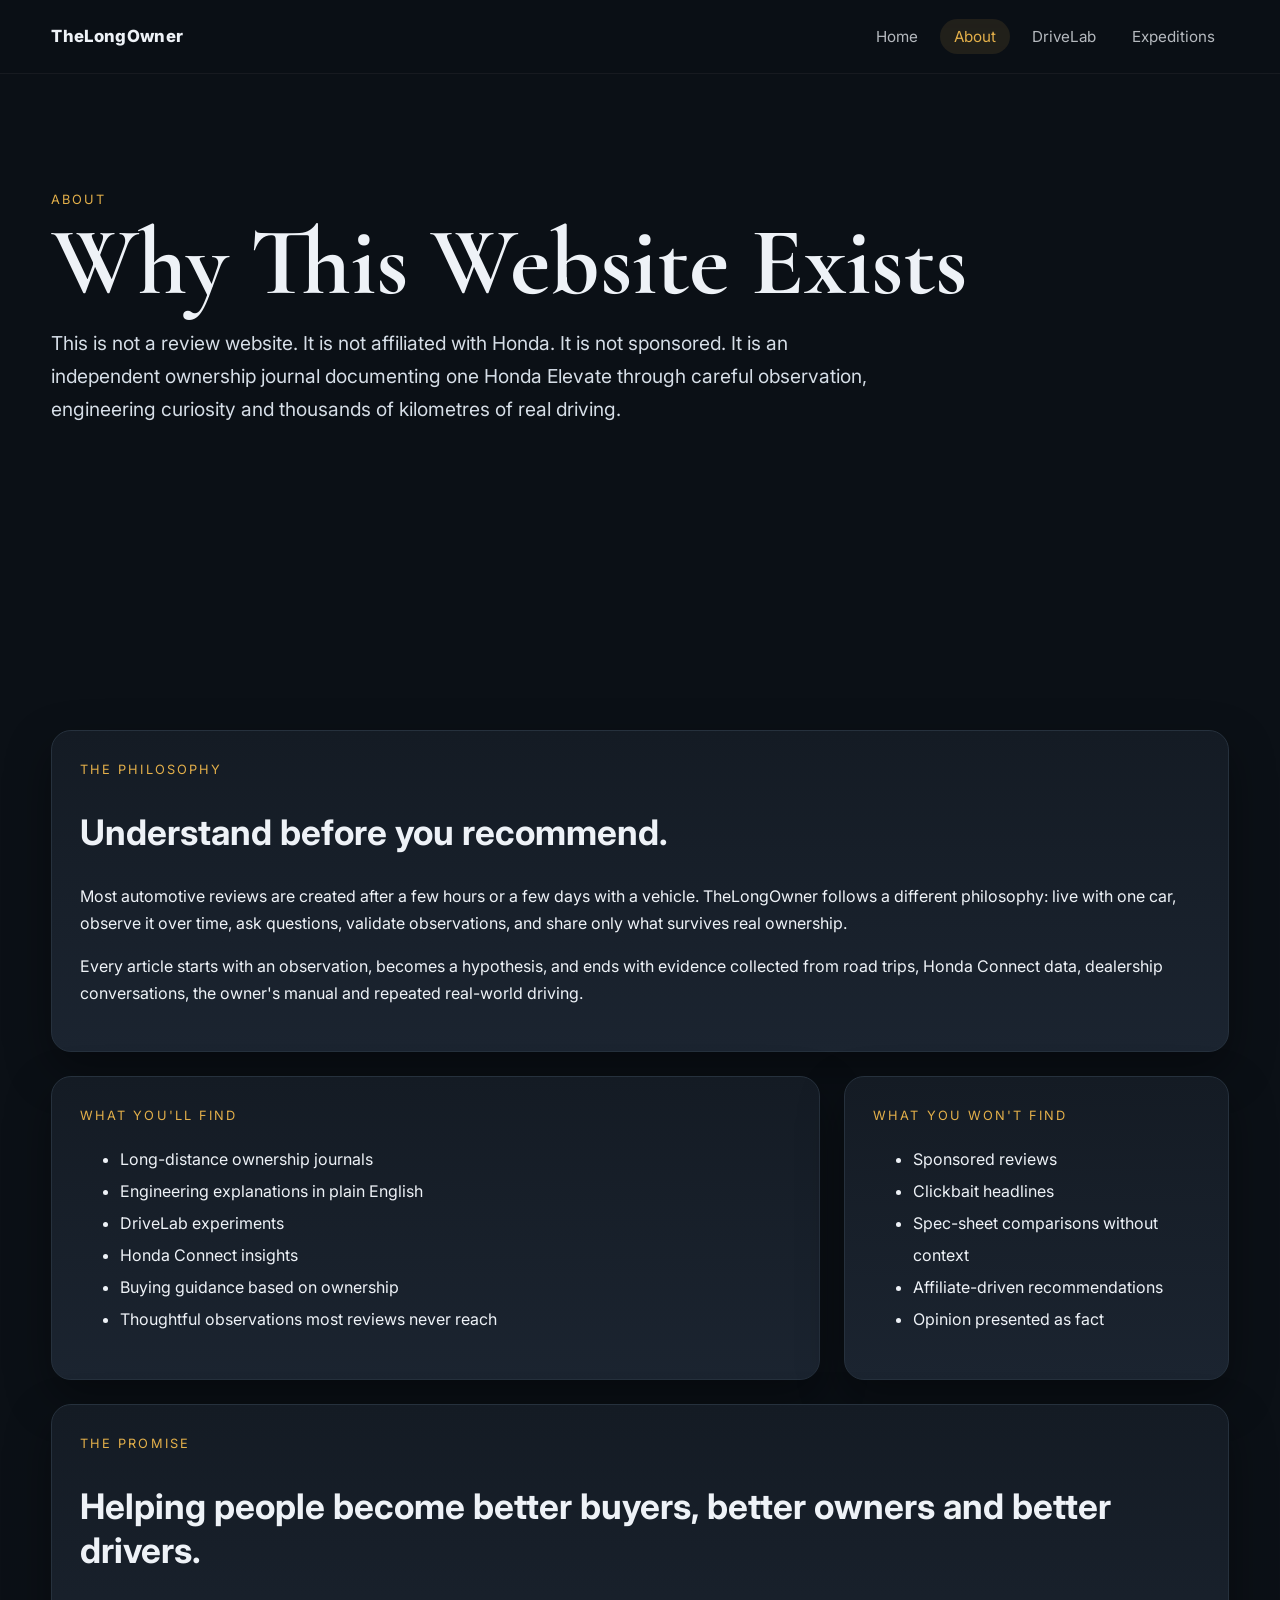
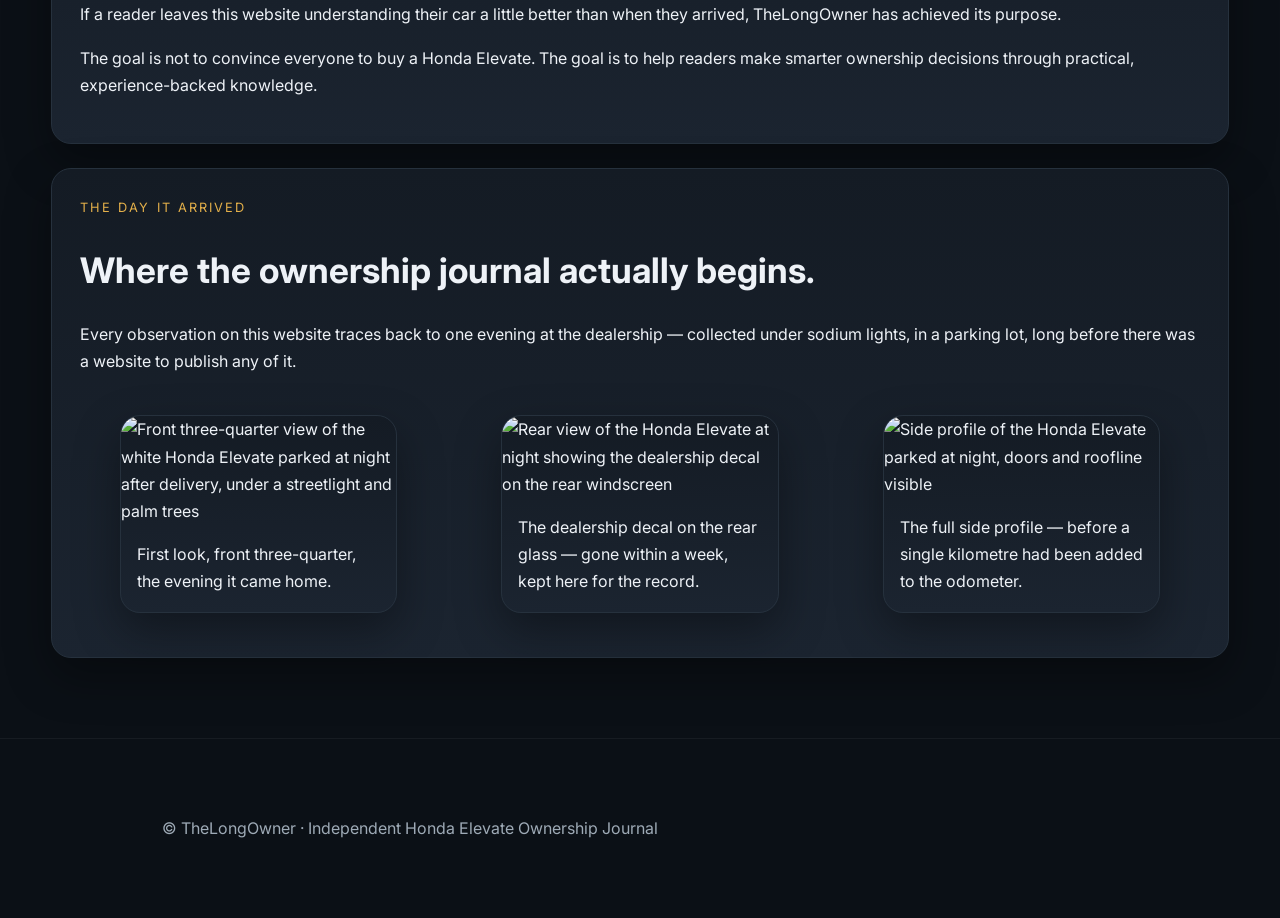
==== about.html @ 4b47589d "Add files via upload" ====
<!DOCTYPE html>
<html lang="en">
<head>
<meta charset="utf-8">
<meta name="viewport" content="width=device-width,initial-scale=1">
<title>About | TheLongOwner</title>
<meta name="description" content="TheLongOwner is an independent ownership journal — not a review site, not affiliated with Honda, not sponsored. Learn why it exists and what makes it different.">
<meta property="og:title" content="About | TheLongOwner">
<meta property="og:description" content="Understand before you recommend — the philosophy behind TheLongOwner's ownership journal.">
<meta property="og:type" content="website">
<meta property="og:image" content="assets/images/expedition/dashboard-cluster.jpg">
<meta name="twitter:card" content="summary_large_image">
<link rel="icon" href="data:,">
<link rel="preconnect" href="https://fonts.googleapis.com">
<link href="https://fonts.googleapis.com/css2?family=Inter:wght@300;400;600;700;800&family=Cormorant+Garamond:wght@600&display=swap" rel="stylesheet">
<link rel="stylesheet" href="style.css">
</head>

<body>

<a class="skip-link" href="#main">Skip to content</a>

<nav class="site-nav">
<div class="container nav-inner">
<a class="nav-logo" href="index.html">TheLongOwner</a>
<button class="nav-toggle" aria-expanded="false" aria-controls="primary-nav">Menu</button>
<ul class="nav-links" id="primary-nav">
<li><a href="index.html">Home</a></li>
<li><a href="about.html" aria-current="page">About</a></li>
<li><a href="discoveries.html">DriveLab</a></li>
<li><a href="long-haul.html">Expeditions</a></li>
</ul>
</div>
</nav>

<header class="hero hero--short" style="background:
linear-gradient(rgba(11,16,22,.45),rgba(11,16,22,.92)),
url('assets/images/expedition/dashboard-cluster.jpg') center/cover;">
<div class="container">
<div class="eyebrow">About</div>
<h1>Why This Website Exists</h1>
<p>
This is not a review website.
It is not affiliated with Honda.
It is not sponsored.
It is an independent ownership journal documenting one Honda Elevate through
careful observation, engineering curiosity and thousands of kilometres of real driving.
</p>
</div>
</header>

<main id="main">
<section class="section">
<div class="container">

<div class="card">
<div class="eyebrow">The Philosophy</div>

<h2>Understand before you recommend.</h2>

<p>
Most automotive reviews are created after a few hours or a few days with a vehicle.
TheLongOwner follows a different philosophy: live with one car, observe it over time,
ask questions, validate observations, and share only what survives real ownership.
</p>

<p>
Every article starts with an observation, becomes a hypothesis, and ends with evidence
collected from road trips, Honda Connect data, dealership conversations, the owner's
manual and repeated real-world driving.
</p>
</div>

<div class="grid-2" style="margin-top:24px;">

<div class="card">
<div class="eyebrow">What You'll Find</div>

<ul style="line-height:2;">
<li>Long-distance ownership journals</li>
<li>Engineering explanations in plain English</li>
<li>DriveLab experiments</li>
<li>Honda Connect insights</li>
<li>Buying guidance based on ownership</li>
<li>Thoughtful observations most reviews never reach</li>
</ul>

</div>

<div class="card">
<div class="eyebrow">What You Won't Find</div>

<ul style="line-height:2;">
<li>Sponsored reviews</li>
<li>Clickbait headlines</li>
<li>Spec-sheet comparisons without context</li>
<li>Affiliate-driven recommendations</li>
<li>Opinion presented as fact</li>
</ul>

</div>

</div>

<div class="card" style="margin-top:24px;">

<div class="eyebrow">The Promise</div>

<h2>Helping people become better buyers, better owners and better drivers.</h2>

<p>
If a reader leaves this website understanding their car a little better than when they
arrived, TheLongOwner has achieved its purpose.
</p>

<p>
The goal is not to convince everyone to buy a Honda Elevate.
The goal is to help readers make smarter ownership decisions through practical,
experience-backed knowledge.
</p>

</div>

<div class="card" style="margin-top:24px;">
<div class="eyebrow">The Day It Arrived</div>
<h2>Where the ownership journal actually begins.</h2>
<p>
Every observation on this website traces back to one evening at the dealership — collected
under sodium lights, in a parking lot, long before there was a website to publish any of it.
</p>
<div class="grid-3" style="margin-top:24px;">
<figure class="card" style="padding:0;overflow:hidden;">
<img src="assets/images/about/delivery-front.jpg" alt="Front three-quarter view of the white Honda Elevate parked at night after delivery, under a streetlight and palm trees" style="width:100%;display:block;">
<figcaption style="padding:16px;">First look, front three-quarter, the evening it came home.</figcaption>
</figure>
<figure class="card" style="padding:0;overflow:hidden;">
<img src="assets/images/about/delivery-rear.jpg" alt="Rear view of the Honda Elevate at night showing the dealership decal on the rear windscreen" style="width:100%;display:block;">
<figcaption style="padding:16px;">The dealership decal on the rear glass — gone within a week, kept here for the record.</figcaption>
</figure>
<figure class="card" style="padding:0;overflow:hidden;">
<img src="assets/images/about/delivery-side-profile.jpg" alt="Side profile of the Honda Elevate parked at night, doors and roofline visible" style="width:100%;display:block;">
<figcaption style="padding:16px;">The full side profile — before a single kilometre had been added to the odometer.</figcaption>
</figure>
</div>
</div>

</div>
</section>
</main>

<footer>
<div class="container">
<p>© TheLongOwner · Independent Honda Elevate Ownership Journal</p>
</div>
</footer>

<script src="app.js"></script>

</body>
</html>
</content>
---- style.css ----
:root{
 --bg:#0b1016;
 --panel:#141b24;
 --panel2:#1b2430;
 --text:#eef2f7;
 --muted:#9eaab6;
 --border:#26313d;
 --accent:#58a6ff;
 --gold:#e4b04a;
 --radius:20px;
 --shadow:0 18px 45px rgba(0,0,0,.35);
 --measure:68ch;
}

*{box-sizing:border-box}
html{scroll-behavior:smooth}
body{
 margin:0;
 font-family:Inter,sans-serif;
 background:var(--bg);
 color:var(--text);
 line-height:1.7;
 -webkit-font-smoothing:antialiased;
}

.container{width:min(1380px,92%);margin:auto}

/* Skip link for accessibility */
.skip-link{
 position:absolute;
 left:-999px;
 top:auto;
 background:white;
 color:#111;
 padding:12px 20px;
 border-radius:0 0 10px 0;
 z-index:1100;
 font-weight:700;
 text-decoration:none;
}
.skip-link:focus{
 left:0;
 top:0;
}

a{color:inherit}
a:focus-visible,
button:focus-visible,
.button:focus-visible{
 outline:2px solid var(--accent);
 outline-offset:3px;
 border-radius:6px;
}

/* ---------- Navigation ---------- */
.site-nav{
 position:sticky;
 top:0;
 z-index:999;
 backdrop-filter:blur(16px);
 background:rgba(11,16,22,.65);
 border-bottom:1px solid rgba(255,255,255,.05);
}

.nav-inner{
 padding:22px 0;
 display:flex;
 justify-content:space-between;
 align-items:center;
}

.nav-logo{
 text-decoration:none;
 color:var(--text);
 font-weight:800;
 letter-spacing:.02em;
 font-size:1.05rem;
}

.nav-links{
 display:flex;
 align-items:center;
 gap:8px;
 list-style:none;
 margin:0;
 padding:0;
}

.nav-links a{
 color:var(--text);
 text-decoration:none;
 opacity:.75;
 transition:.25s;
 padding:8px 14px;
 border-radius:999px;
 font-size:.95rem;
}
.nav-links a:hover{opacity:1;background:rgba(255,255,255,.06)}
.nav-links a[aria-current="page"]{
 opacity:1;
 color:var(--gold);
 background:rgba(228,176,74,.1);
}

.nav-toggle{
 display:none;
 background:none;
 border:1px solid var(--border);
 color:var(--text);
 border-radius:10px;
 padding:8px 12px;
 font-size:1rem;
 cursor:pointer;
}

@media(max-width:820px){
 .nav-toggle{display:inline-flex;align-items:center;gap:8px}
 .nav-links{
  position:fixed;
  inset:70px 16px auto 16px;
  flex-direction:column;
  align-items:stretch;
  background:var(--panel);
  border:1px solid var(--border);
  border-radius:16px;
  padding:12px;
  box-shadow:var(--shadow);
  display:none;
  gap:4px;
 }
 .nav-links.open{display:flex}
 .nav-links a{padding:14px 16px}
}

/* ---------- Hero ---------- */
.hero{
 display:flex;
 align-items:flex-end;
 min-height:100vh;
 background-size:cover!important;
 background-position:center!important;
}

.hero.hero--tall{min-height:100vh}
.hero.hero--short{min-height:64vh}

.hero .container{padding:0 0 90px}

.hero h1{
 font-family:"Cormorant Garamond",serif;
 font-size:clamp(3.8rem,8vw,6rem);
 line-height:.95;
 margin:.4rem 0;
}

.hero p{
 max-width:var(--measure);
 color:#d6dee7;
 font-size:1.2rem;
}

.eyebrow{
 color:var(--gold);
 text-transform:uppercase;
 letter-spacing:.16em;
 font-size:.8rem;
}

.button{
 display:inline-block;
 margin-top:24px;
 padding:15px 28px;
 border-radius:999px;
 background:white;
 color:#111;
 font-weight:700;
 text-decoration:none;
 transition:.25s;
 border:none;
 cursor:pointer;
 font-size:1rem;
}
.button:hover{
 transform:translateY(-3px);
 box-shadow:var(--shadow);
}

/* ---------- Layout ---------- */
.section{padding:80px 0}
.section--tight{padding:48px 0}

h2{font-size:clamp(1.6rem,3vw,2.2rem);line-height:1.25}

p{max-width:var(--measure)}

.metrics,
.grid-2,
.grid-3{
 display:grid;
 gap:24px;
}

.metrics{grid-template-columns:repeat(auto-fit,minmax(220px,1fr))}
.grid-2{grid-template-columns:2fr 1fr}
.grid-3{grid-template-columns:repeat(auto-fit,minmax(260px,1fr))}

.card{
 background:linear-gradient(180deg,var(--panel),var(--panel2));
 border:1px solid var(--border);
 border-radius:var(--radius);
 padding:28px;
 box-shadow:var(--shadow);
 transition:.3s ease;
}

.card:hover{
 transform:translateY(-6px);
 border-color:rgba(88,166,255,.4);
}

.card p{max-width:none}

.value{
 font-size:2.4rem;
 font-weight:800;
}

.label{
 color:var(--muted);
}

blockquote{
 color:#f4f6f8;
 max-width:var(--measure);
}

/* ---------- Editorial (non-card) sections ---------- */
.editorial{
 display:grid;
 grid-template-columns:1fr 1fr;
 gap:56px;
 align-items:center;
}

.editorial img{
 width:100%;
 height:100%;
 object-fit:cover;
 border-radius:var(--radius);
 box-shadow:var(--shadow);
}

.editorial .eyebrow{margin-bottom:14px}

.divider{
 border:none;
 border-top:1px solid var(--border);
 margin:0;
}

/* ---------- Links inside prose ---------- */
.text-link{
 color:var(--accent);
 text-decoration:none;
 background-image:linear-gradient(var(--accent),var(--accent));
 background-repeat:no-repeat;
 background-position:0 100%;
 background-size:0% 1px;
 transition:background-size .25s ease;
 padding-bottom:2px;
}
.text-link:hover{background-size:100% 1px}

/* ---------- Search ---------- */
.search-form{
 display:flex;
 gap:12px;
 max-width:560px;
 flex-wrap:wrap;
}
.search-form input[type="search"]{
 flex:1;
 min-width:220px;
 padding:15px 20px;
 border-radius:999px;
 border:1px solid var(--border);
 background:var(--panel);
 color:var(--text);
 font-size:1rem;
}
.search-form input[type="search"]:focus-visible{
 outline:2px solid var(--accent);
 outline-offset:2px;
}
.search-hidden{display:none!important}

/* ---------- Footer ---------- */
footer{
 padding:60px 20px;
 text-align:center;
 color:var(--muted);
 border-top:1px solid rgba(255,255,255,.05);
}

footer a{color:var(--muted)}
footer a:hover{color:var(--text)}

@media(max-width:900px){
 .grid-2,.grid-3{grid-template-columns:1fr}
 .editorial{grid-template-columns:1fr;gap:28px}
 .hero.hero--tall{min-height:75vh}
 .hero.hero--short{min-height:56vh}
 .hero .container{padding-bottom:50px}
}


/* ===========================
   Ownership Passport
   =========================== */

.ownership-passport{
    padding:40px;
}

.passport-header{
    margin-bottom:30px;
}

.passport-grid{
    display:grid;
    grid-template-columns:repeat(4,1fr);
    gap:20px;
}

.passport-item{
    border-left:6px solid;
    padding-left:18px;
}

.passport-label{
    display:block;
    color:var(--muted);
    font-size:.82rem;
    margin-bottom:8px;
    text-transform:uppercase;
    letter-spacing:.08em;
}

.passport-item strong{
    font-size:1.35rem;
}

.passport-green{border-color:#34A853;}
.passport-blue{border-color:#4285F4;}
.passport-yellow{border-color:#FBBC05;}
.passport-red{border-color:#EA4335;}

@media(max-width:900px){
    .passport-grid{
        grid-template-columns:1fr;
    }
}
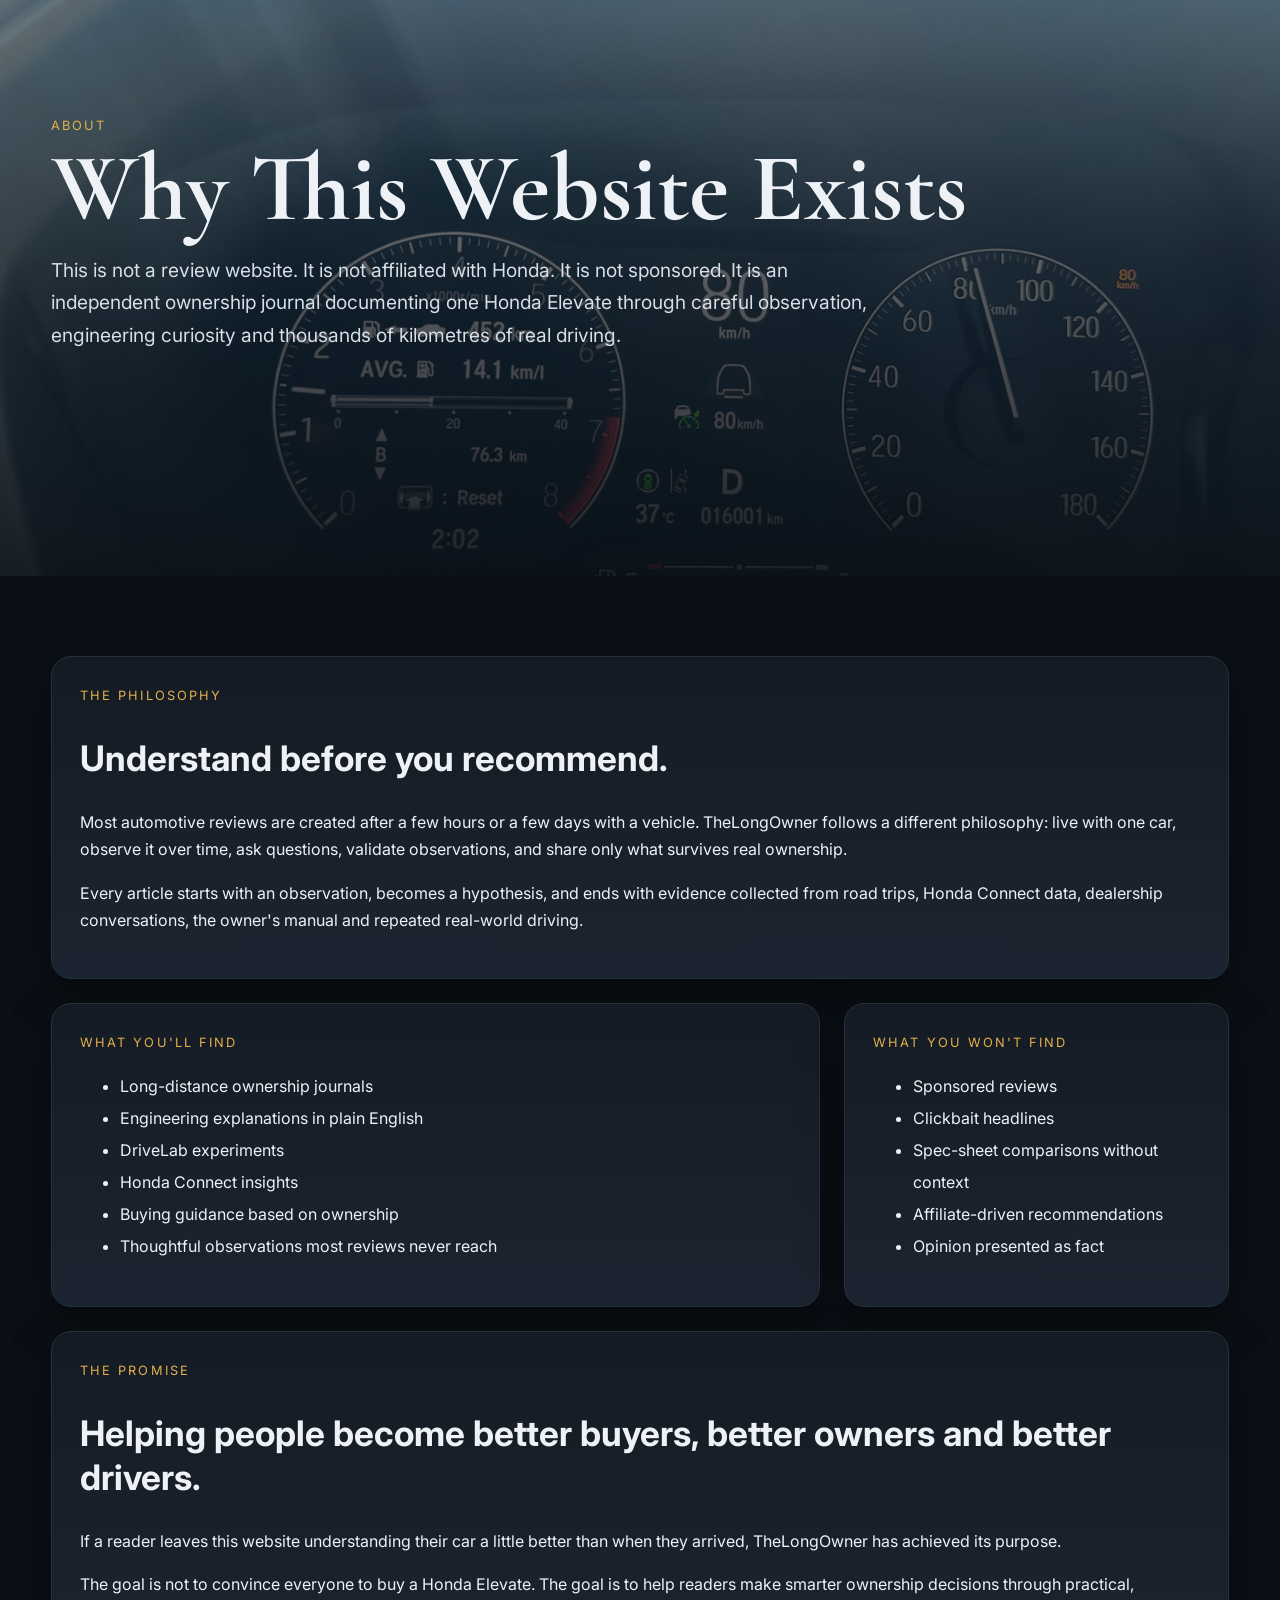
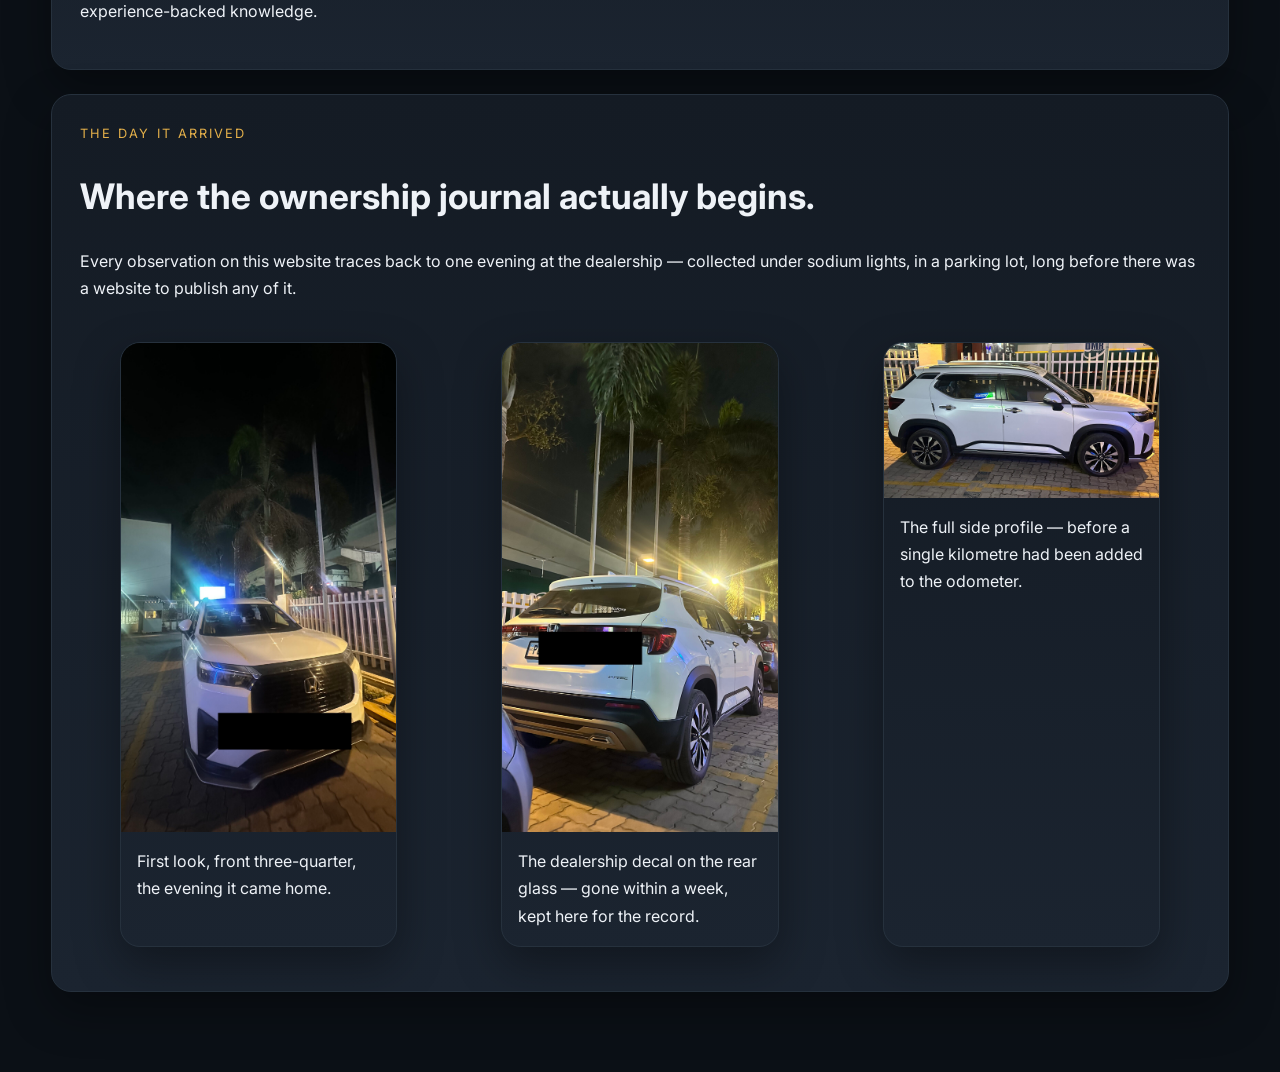
==== commit 632da3df: "Update about.html" ====
--- a/about.html
+++ b/about.html
@@ -20,18 +20,7 @@
 
 <a class="skip-link" href="#main">Skip to content</a>
 
-<nav class="site-nav">
-<div class="container nav-inner">
-<a class="nav-logo" href="index.html">TheLongOwner</a>
-<button class="nav-toggle" aria-expanded="false" aria-controls="primary-nav">Menu</button>
-<ul class="nav-links" id="primary-nav">
-<li><a href="index.html">Home</a></li>
-<li><a href="about.html" aria-current="page">About</a></li>
-<li><a href="discoveries.html">DriveLab</a></li>
-<li><a href="long-haul.html">Expeditions</a></li>
-</ul>
-</div>
-</nav>
+<div id="site-header"></div>
 
 <header class="hero hero--short" style="background:
 linear-gradient(rgba(11,16,22,.45),rgba(11,16,22,.92)),
@@ -148,11 +137,7 @@
 </section>
 </main>
 
-<footer>
-<div class="container">
-<p>© TheLongOwner · Independent Honda Elevate Ownership Journal</p>
-</div>
-</footer>
+<div id="site-footer"></div>
 
 <script src="app.js"></script>
 
--- a/style.css
+++ b/style.css
@@ -361,3 +361,378 @@
         grid-template-columns:1fr;
     }
 }
+
+
+/* ===========================
+   Instagram-style Carousel
+   =========================== */
+
+.ig-carousel{
+    position:relative;
+    max-width:420px;
+    margin:0 auto;
+}
+
+.ig-track{
+    display:flex;
+    overflow-x:auto;
+    scroll-snap-type:x mandatory;
+    border-radius:16px;
+    scrollbar-width:none;
+    -webkit-overflow-scrolling:touch;
+}
+.ig-track::-webkit-scrollbar{display:none;}
+
+.ig-slide{
+    flex:0 0 100%;
+    scroll-snap-align:center;
+    aspect-ratio:1/1;
+}
+.ig-slide img{
+    width:100%;
+    height:100%;
+    object-fit:cover;
+    display:block;
+}
+
+.ig-dots{
+    display:flex;
+    justify-content:center;
+    gap:8px;
+    margin-top:14px;
+}
+.ig-dot{
+    width:7px;
+    height:7px;
+    border-radius:50%;
+    background:var(--border);
+    cursor:pointer;
+    border:none;
+    padding:0;
+    transition:.2s;
+}
+.ig-dot.active{
+    background:var(--gold);
+    width:9px;
+    height:9px;
+}
+
+.ig-arrow{
+    position:absolute;
+    top:50%;
+    transform:translateY(-50%);
+    background:rgba(11,16,22,.55);
+    border:none;
+    color:#fff;
+    width:34px;
+    height:34px;
+    border-radius:50%;
+    cursor:pointer;
+    font-size:1.1rem;
+    display:flex;
+    align-items:center;
+    justify-content:center;
+    opacity:.85;
+    transition:.2s;
+}
+.ig-arrow:hover{opacity:1;}
+.ig-prev{left:10px;}
+.ig-next{right:10px;}
+
+.ig-caption{
+    text-align:center;
+    color:var(--muted);
+    margin:14px auto 0;
+    font-size:.95rem;
+    max-width:420px;
+}
+
+@media(max-width:480px){
+    .ig-arrow{display:none;}
+}
+
+
+/* ===========================================
+   Editorial Article Template (bonnet-flanks.html)
+   Distinct from the card-based template used
+   elsewhere on the site — a flagship treatment.
+   =========================================== */
+
+.ed-body{ overflow-x:hidden; }
+
+.ed-progress{
+    position:fixed;
+    top:0; left:0;
+    height:3px;
+    width:0%;
+    background:var(--gold);
+    z-index:1200;
+    transition:width .1s linear;
+}
+
+.ed-main{ width:100%; }
+
+/* ---- Hero ---- */
+.ed-hero{
+    position:relative;
+    min-height:86vh;
+    display:flex;
+    align-items:flex-end;
+    padding:0 0 80px;
+}
+.ed-hero-media{
+    position:absolute;
+    inset:0;
+    background-size:cover;
+    background-position:center;
+    filter:brightness(.55);
+}
+.ed-hero-media-note{
+    position:absolute;
+    top:16px;
+    right:16px;
+    background:rgba(9,13,19,.75);
+    color:var(--muted);
+    font-size:.72rem;
+    padding:6px 12px;
+    border-radius:999px;
+    z-index:2;
+    letter-spacing:.02em;
+}
+.ed-hero-text{
+    position:relative;
+    z-index:2;
+    width:min(760px,88%);
+    margin:0 auto;
+    text-align:center;
+}
+.ed-eyebrow{
+    color:var(--gold);
+    text-transform:uppercase;
+    letter-spacing:.18em;
+    font-size:.78rem;
+    margin-bottom:18px;
+}
+.ed-title{
+    font-family:"Cormorant Garamond",serif;
+    font-weight:600;
+    font-size:clamp(3rem,7vw,5.2rem);
+    line-height:1.04;
+    margin-bottom:26px;
+}
+.ed-subtitle{
+    font-size:1.2rem;
+    color:#d7e0ea;
+    max-width:52ch;
+    margin:0 auto 30px;
+}
+.ed-meta{
+    font-size:.85rem;
+    color:var(--muted);
+    letter-spacing:.03em;
+}
+.ed-meta-dot{ margin:0 10px; }
+
+/* ---- Generic section rhythm ---- */
+.ed-section{
+    width:min(720px,88%);
+    margin:120px auto;
+}
+.ed-h2{
+    font-family:"Cormorant Garamond",serif;
+    font-weight:600;
+    font-size:clamp(1.8rem,3.4vw,2.6rem);
+    line-height:1.25;
+    margin-bottom:24px;
+}
+
+/* ---- Opening story / conclusion ---- */
+.ed-story p{
+    font-size:1.15rem;
+    color:#dbe3ec;
+    max-width:68ch;
+    margin-bottom:28px;
+}
+.ed-drop{
+    font-family:"Cormorant Garamond",serif;
+    font-size:1.6rem;
+    font-weight:500;
+    color:var(--text);
+    line-height:1.5;
+}
+
+/* ---- Engineering explanation + diagram ---- */
+.ed-explain{
+    width:min(1080px,92%);
+    display:grid;
+    grid-template-columns:1.3fr 1fr;
+    gap:60px;
+    align-items:start;
+}
+.ed-explain-text p{
+    font-size:1.08rem;
+    color:#dbe3ec;
+    margin-bottom:20px;
+}
+.ed-diagram-placeholder{
+    border:1px dashed var(--line);
+    border-radius:18px;
+    padding:40px 24px;
+    display:flex;
+    flex-direction:column;
+    align-items:center;
+    gap:16px;
+    text-align:center;
+    color:var(--muted);
+    font-size:.85rem;
+}
+
+/* ---- Full-bleed photograph ---- */
+.ed-photo-full{
+    width:100%;
+    margin:0 0 120px;
+}
+.ed-photo-placeholder{
+    width:100%;
+    height:min(70vh,640px);
+    background-size:cover;
+    background-position:center;
+    background-color:var(--surface);
+}
+.ed-photo-full figcaption{
+    text-align:center;
+    color:var(--muted);
+    font-size:.85rem;
+    margin-top:14px;
+}
+
+/* ---- Real-world validation grid ---- */
+.ed-validation{ width:min(1080px,92%); }
+.ed-validation-grid{
+    display:grid;
+    grid-template-columns:repeat(3,1fr);
+    gap:40px;
+    margin-top:36px;
+}
+.ed-val-num{
+    display:block;
+    font-family:"Cormorant Garamond",serif;
+    font-size:1.6rem;
+    color:var(--gold);
+    margin-bottom:10px;
+}
+.ed-validation-grid h3{
+    font-size:1.15rem;
+    margin-bottom:8px;
+}
+.ed-validation-grid p{
+    color:var(--muted);
+    font-size:.95rem;
+}
+
+/* ---- Technical notes / try it / limitations panels ---- */
+.ed-panel-wrap{ width:min(720px,88%); }
+.ed-panel{
+    background:var(--surface);
+    border:1px solid var(--line);
+    border-radius:18px;
+    padding:36px;
+}
+.ed-panel-accent{
+    border-color:rgba(216,170,73,.35);
+    background:linear-gradient(180deg,rgba(216,170,73,.06),var(--surface));
+}
+.ed-panel-list{
+    list-style:none;
+    padding:0;
+    margin:0;
+}
+.ed-panel-list li{
+    position:relative;
+    padding-left:22px;
+    margin-bottom:16px;
+    color:#dbe3ec;
+    font-size:.98rem;
+    line-height:1.6;
+}
+.ed-panel-list li::before{
+    content:'';
+    position:absolute;
+    left:0;
+    top:8px;
+    width:7px;
+    height:7px;
+    border-radius:50%;
+    background:var(--gold);
+}
+.ed-panel p{
+    color:#dbe3ec;
+    font-size:1.02rem;
+}
+
+/* ---- Large editorial quote ---- */
+.ed-quote-section{
+    width:min(880px,90%);
+    margin:140px auto;
+    text-align:center;
+}
+.ed-quote{
+    font-family:"Cormorant Garamond",serif;
+    font-weight:600;
+    font-size:clamp(1.8rem,4vw,2.8rem);
+    line-height:1.35;
+    color:var(--text);
+}
+
+/* ---- Related articles ---- */
+.ed-related{ width:min(1080px,92%); }
+.ed-related-grid{
+    display:grid;
+    grid-template-columns:repeat(2,1fr);
+    gap:24px;
+    margin-top:28px;
+}
+.ed-related-link{
+    display:block;
+    background:var(--surface);
+    border:1px solid var(--line);
+    border-radius:16px;
+    padding:28px;
+    text-decoration:none;
+    color:var(--text);
+    transition:.25s;
+}
+.ed-related-link:hover{
+    border-color:rgba(216,170,73,.4);
+    transform:translateY(-3px);
+}
+.ed-related-tag{
+    color:var(--gold);
+    text-transform:uppercase;
+    font-size:.72rem;
+    letter-spacing:.12em;
+}
+.ed-related-link h3{
+    font-family:"Cormorant Garamond",serif;
+    font-size:1.25rem;
+    margin-top:10px;
+}
+
+/* ---- Fade-in reveal state ---- */
+.ed-reveal{
+    opacity:0;
+    transform:translateY(20px);
+    transition:opacity .8s ease, transform .8s ease;
+}
+.ed-reveal.ed-visible{
+    opacity:1;
+    transform:translateY(0);
+}
+
+@media(max-width:860px){
+    .ed-explain{ grid-template-columns:1fr; }
+    .ed-validation-grid{ grid-template-columns:1fr; gap:28px; }
+    .ed-related-grid{ grid-template-columns:1fr; }
+    .ed-hero{ min-height:70vh; padding-bottom:56px; }
+    .ed-section{ margin:80px auto; }
+}
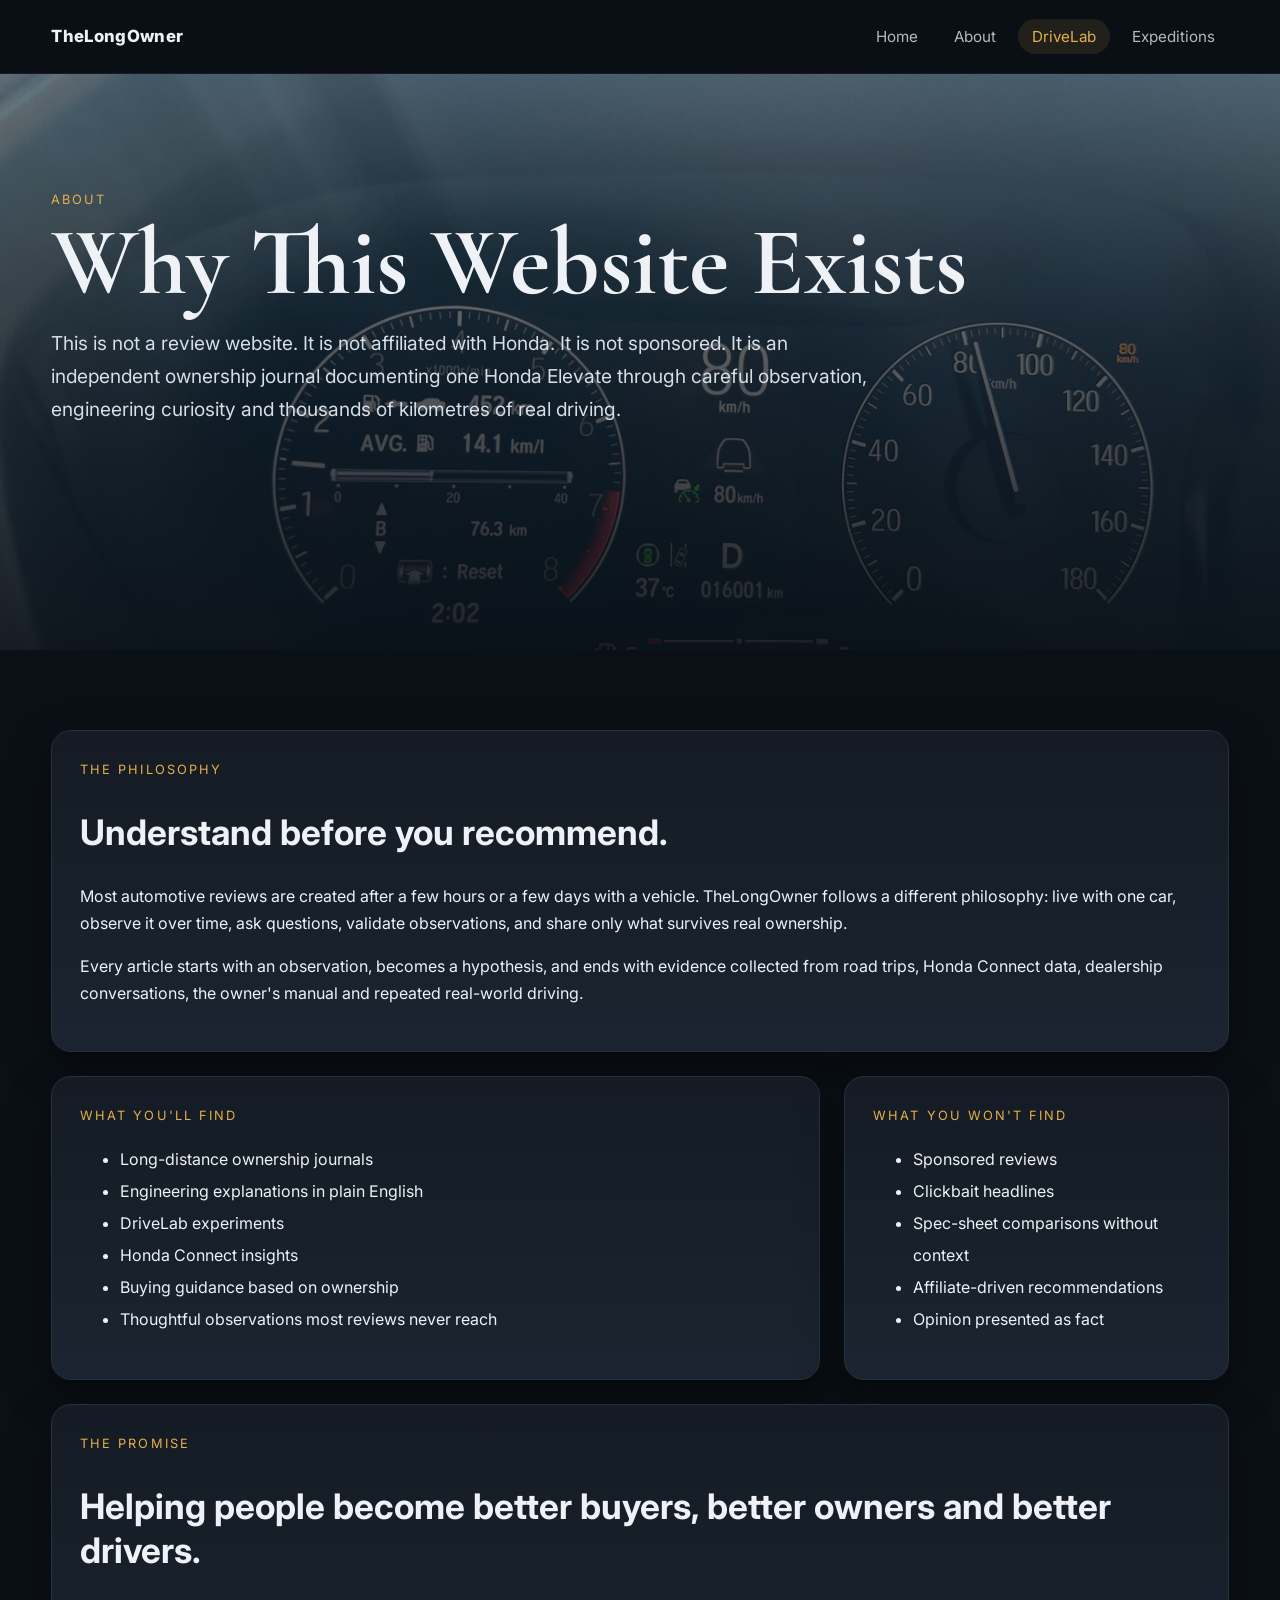
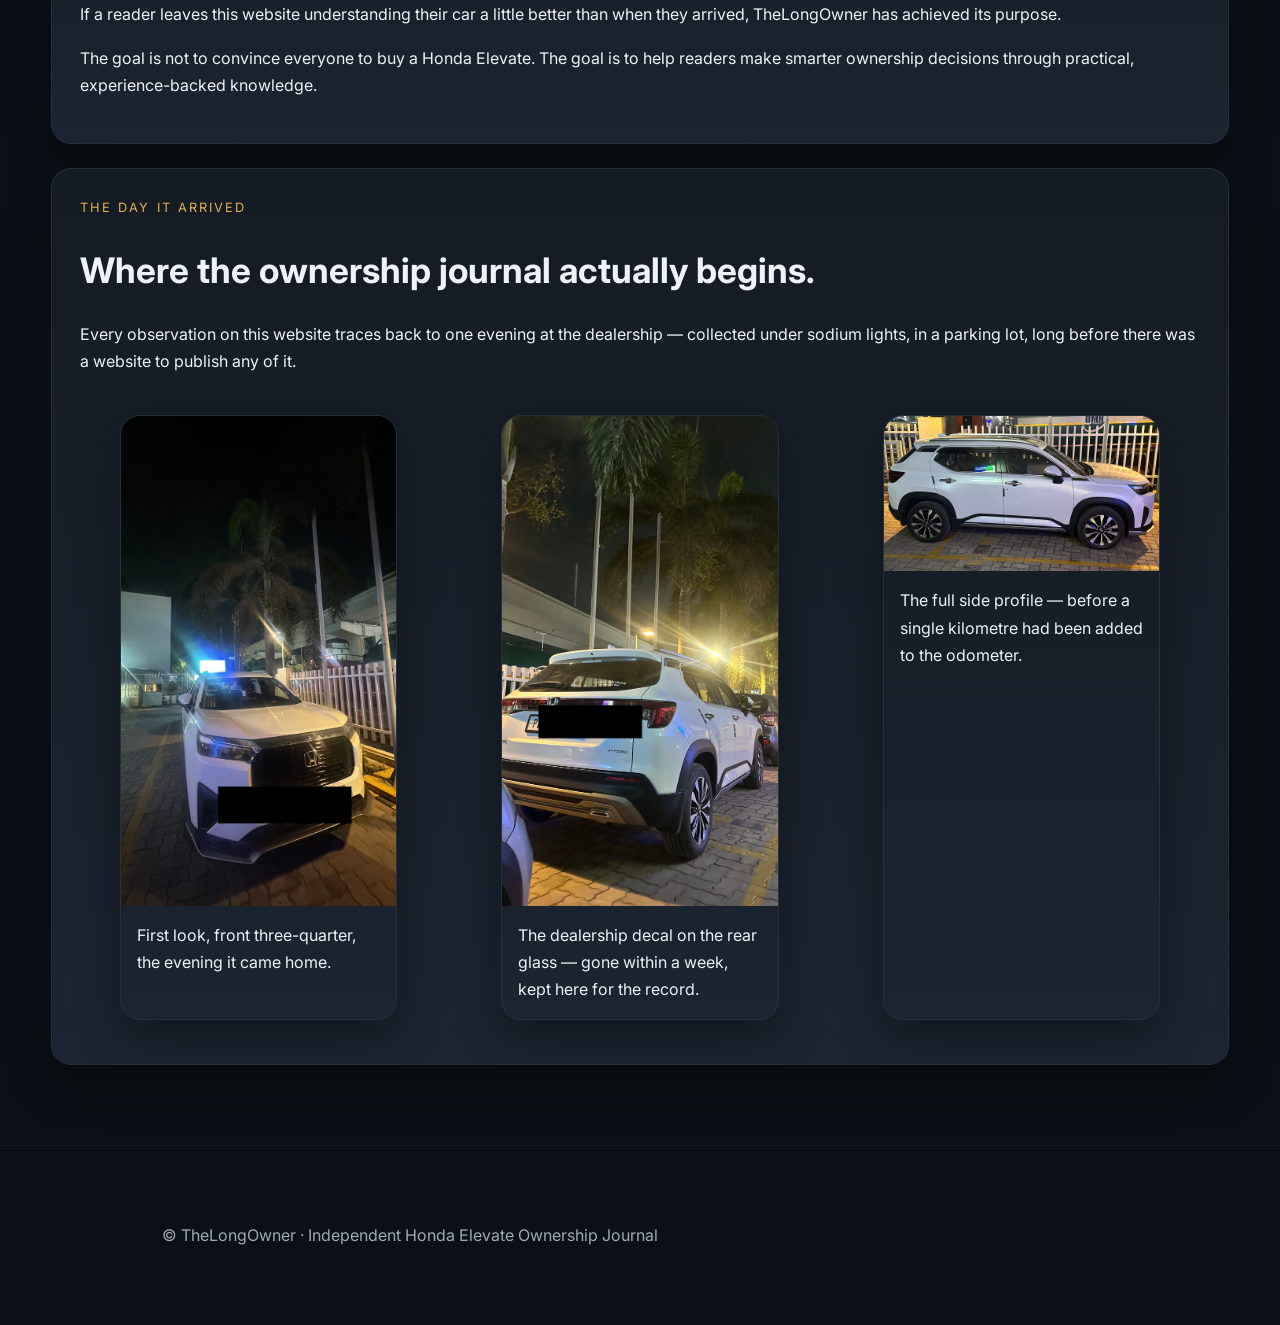
==== commit 75946c8b: "Update about.html" ====
--- a/about.html
+++ b/about.html
@@ -140,6 +140,7 @@
 <div id="site-footer"></div>
 
 <script src="app.js"></script>
+  <script src="includes.js"></script>
 
 </body>
 </html>
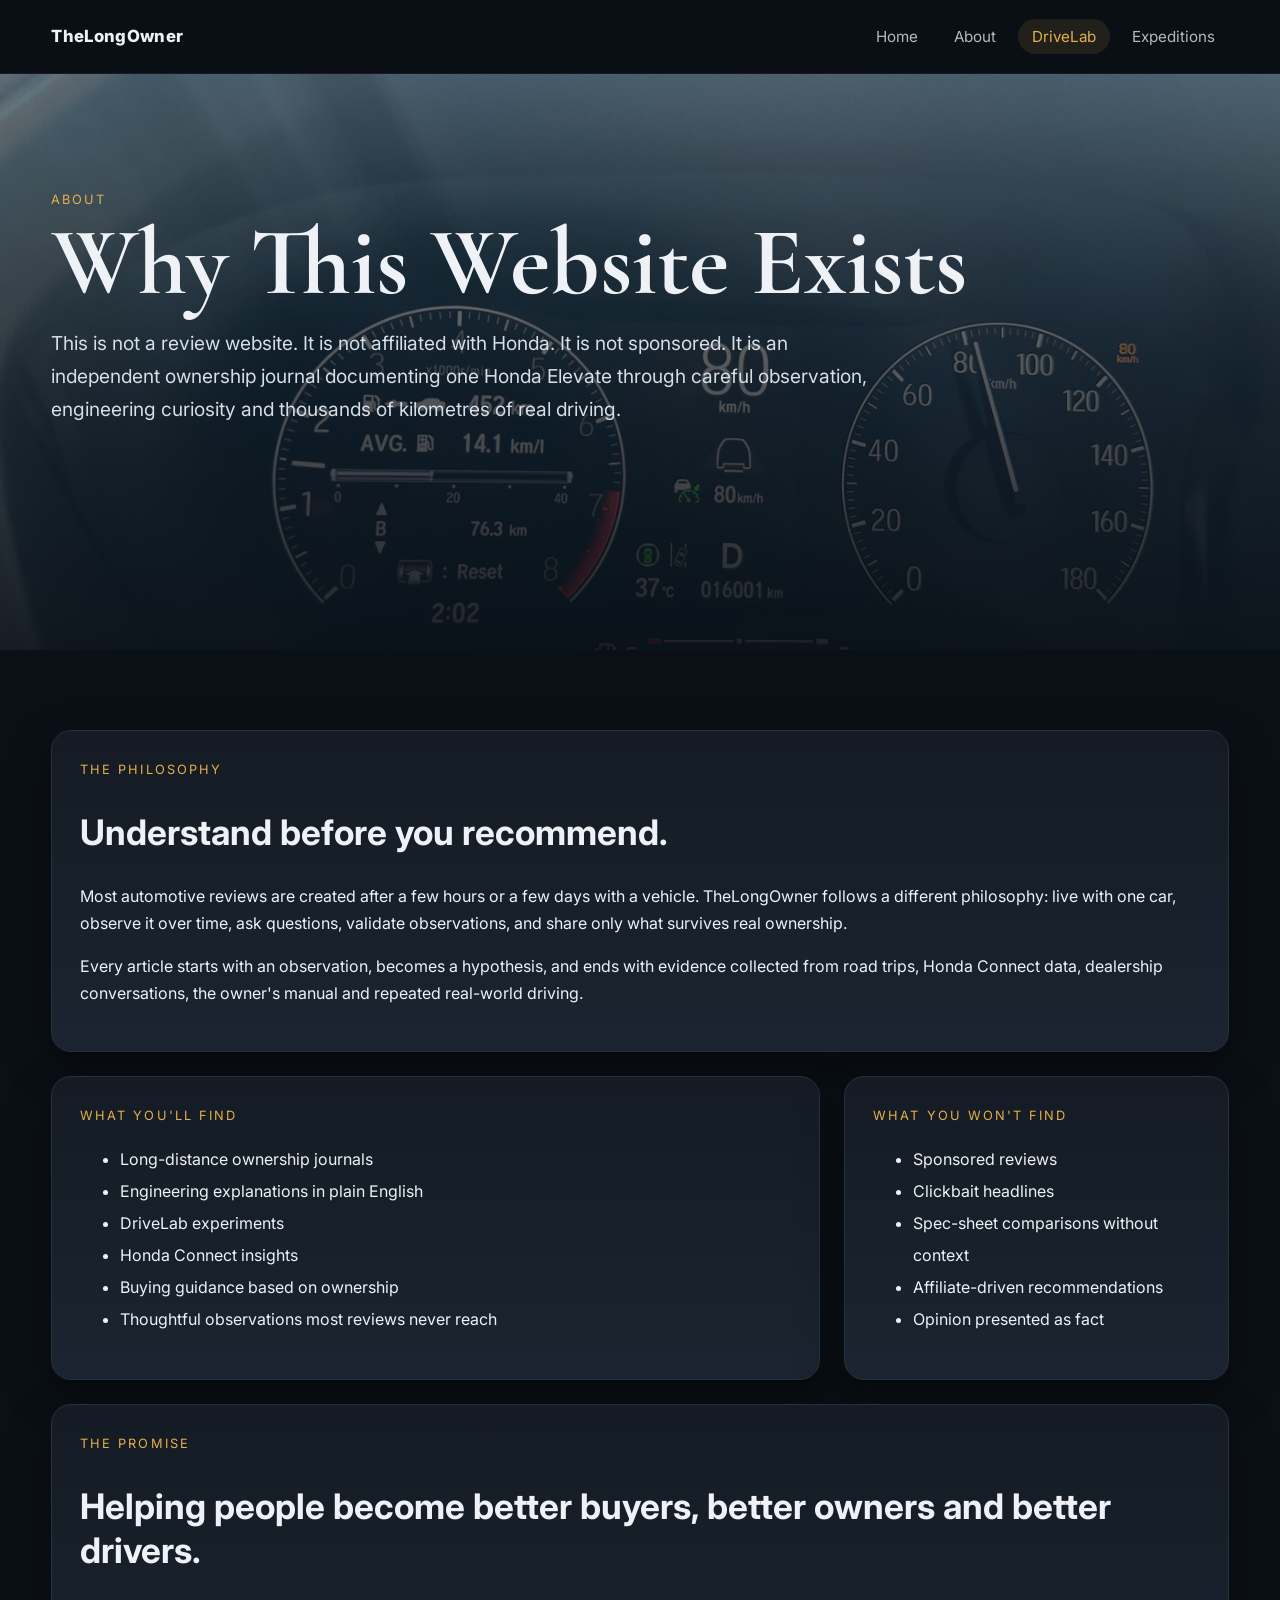
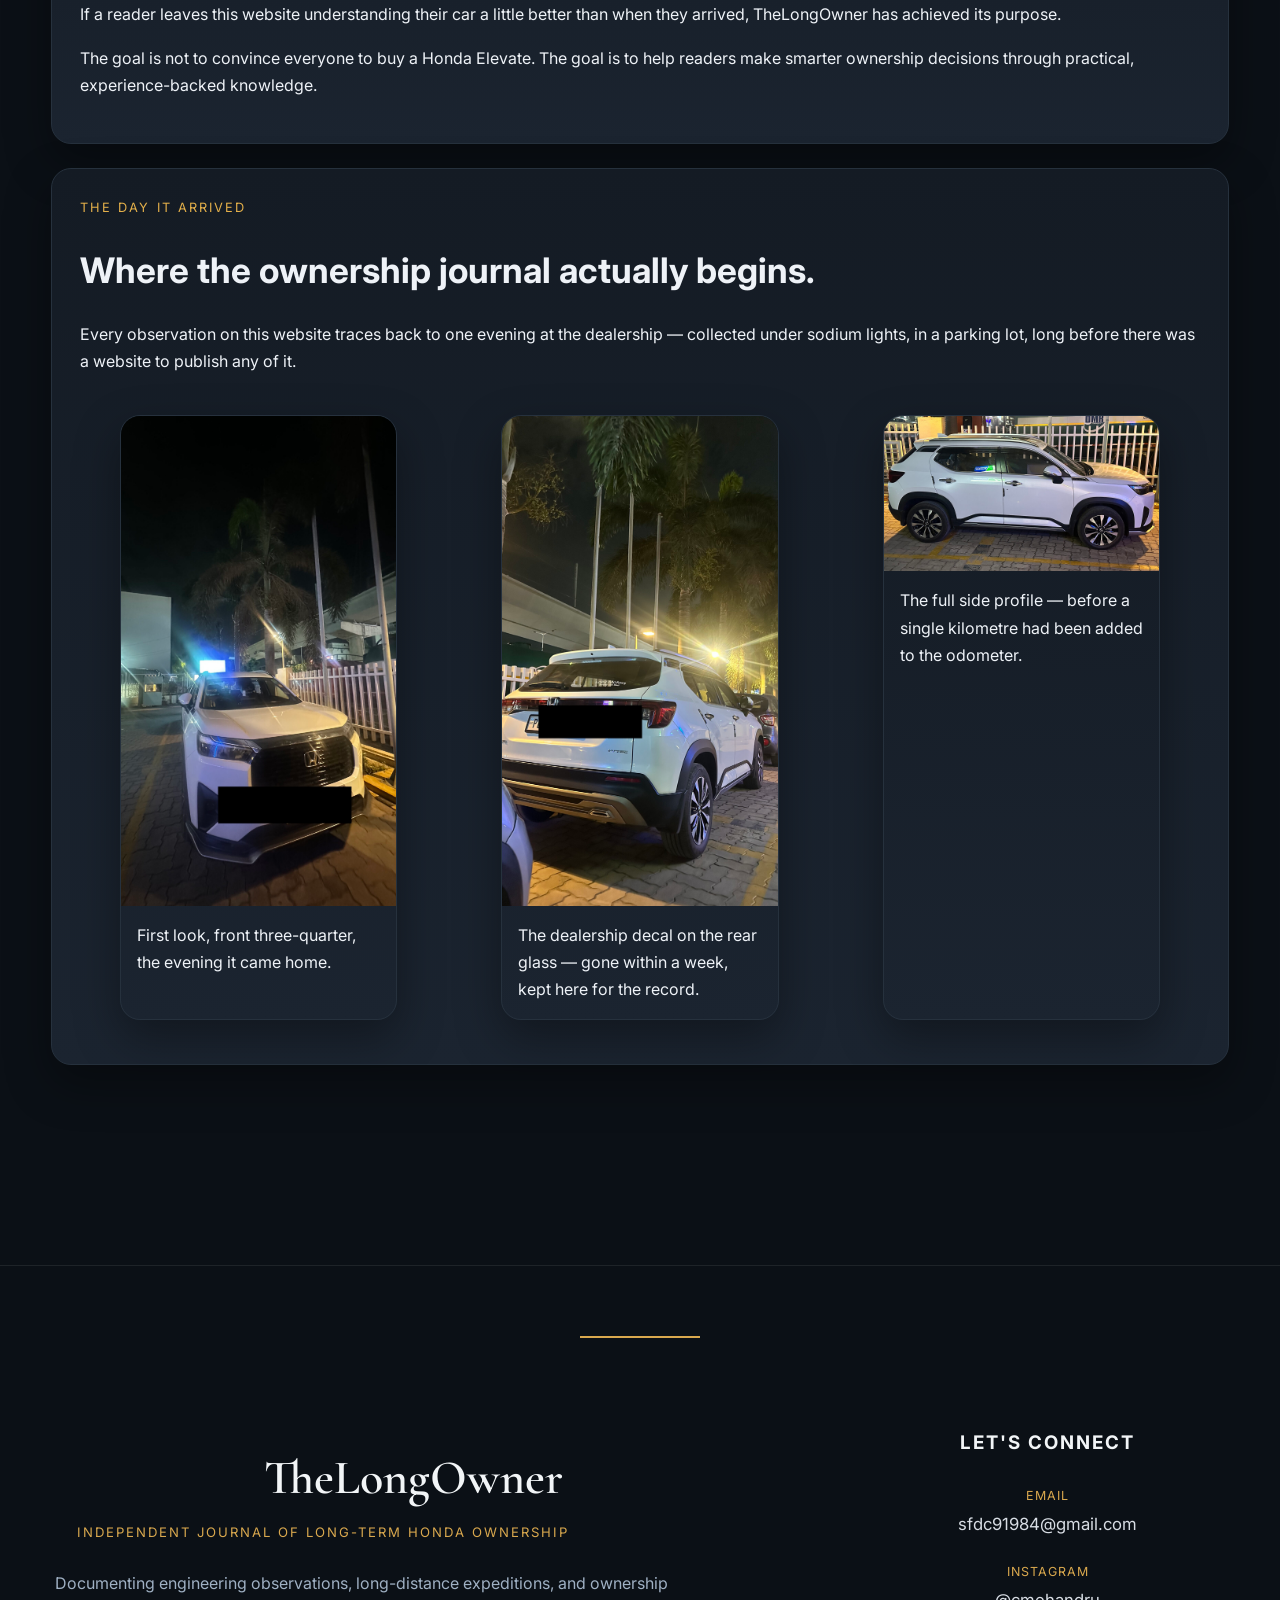
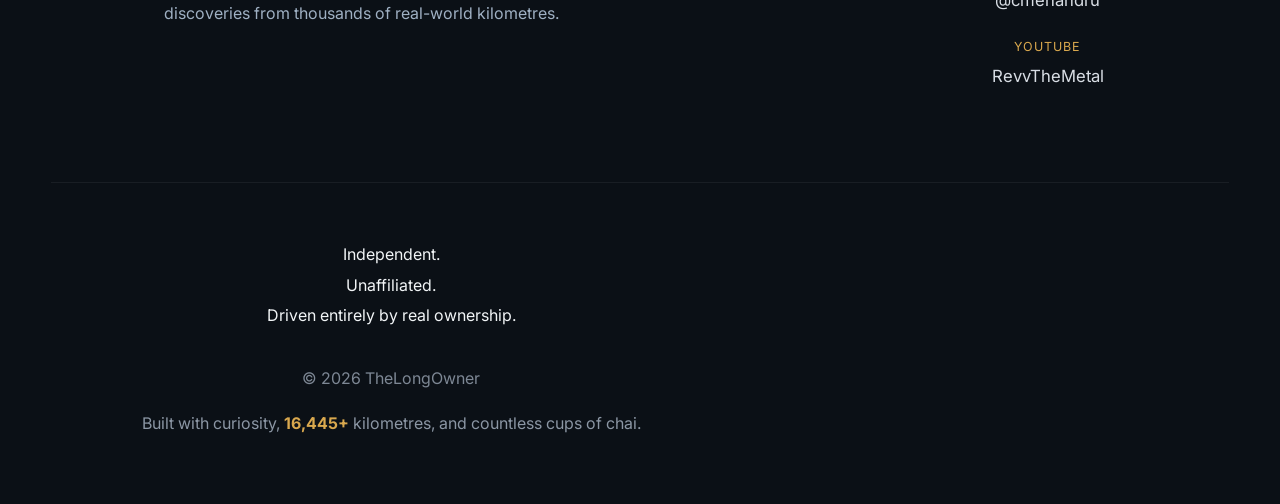
==== commit 9e648d2a: "Update about.html" ====
--- a/about.html
+++ b/about.html
@@ -14,6 +14,17 @@
 <link rel="preconnect" href="https://fonts.googleapis.com">
 <link href="https://fonts.googleapis.com/css2?family=Inter:wght@300;400;600;700;800&family=Cormorant+Garamond:wght@600&display=swap" rel="stylesheet">
 <link rel="stylesheet" href="style.css">
+
+  <!-- Google tag (gtag.js) -->
+<script async src="https://www.googletagmanager.com/gtag/js?id=G-5CTWPSYTD6"></script>
+<script>
+  window.dataLayer = window.dataLayer || [];
+  function gtag(){dataLayer.push(arguments);}
+  gtag('js', new Date());
+
+  gtag('config', 'G-5CTWPSYTD6');
+</script>
+  
 </head>
 
 <body>
--- a/style.css
+++ b/style.css
@@ -736,3 +736,198 @@
     .ed-hero{ min-height:70vh; padding-bottom:56px; }
     .ed-section{ margin:80px auto; }
 }
+
+/* ===========================
+   Premium Footer
+=========================== */
+
+.site-footer{
+
+    margin-top:120px;
+    padding:70px 0 50px;
+
+    border-top:1px solid rgba(255,255,255,.08);
+
+    background:#0b1016;
+
+}
+
+.footer-divider{
+
+    width:120px;
+
+    height:2px;
+
+    background:#D9A84E;
+
+    margin:0 auto 70px;
+
+}
+
+.footer-grid{
+
+    display:grid;
+
+    grid-template-columns:2fr 1fr;
+
+    gap:90px;
+
+    align-items:start;
+
+}
+
+.footer-brand h2{
+
+    font-family:"Cormorant Garamond",serif;
+
+    font-size:3rem;
+
+    font-weight:600;
+
+    margin-bottom:12px;
+
+    color:#f2f5f7;
+
+}
+
+.footer-tagline{
+
+    color:#D9A84E;
+
+    text-transform:uppercase;
+
+    letter-spacing:2px;
+
+    font-size:.82rem;
+
+    margin-bottom:24px;
+
+}
+
+.footer-description{
+
+    max-width:620px;
+
+    line-height:1.9;
+
+    color:#9fb0c3;
+
+}
+
+.footer-connect h3{
+
+    margin-bottom:26px;
+
+    letter-spacing:2px;
+
+    text-transform:uppercase;
+
+    color:#f2f5f7;
+
+}
+
+.footer-connect a{
+
+    display:block;
+
+    text-decoration:none;
+
+    margin-bottom:22px;
+
+}
+
+.footer-label{
+
+    display:block;
+
+    font-size:.78rem;
+
+    letter-spacing:1px;
+
+    text-transform:uppercase;
+
+    color:#D9A84E;
+
+}
+
+.footer-value{
+
+    display:block;
+
+    margin-top:4px;
+
+    color:#d8dde4;
+
+    font-size:1.05rem;
+
+    transition:.25s;
+
+}
+
+.footer-connect a:hover .footer-value{
+
+    color:white;
+
+}
+
+.footer-bottom{
+
+    margin-top:70px;
+
+    padding-top:40px;
+
+    border-top:1px solid rgba(255,255,255,.06);
+
+    text-align:center;
+
+}
+
+.footer-statement{
+
+    font-size:1rem;
+
+    line-height:1.9;
+
+    color:#f2f5f7;
+
+    margin-bottom:35px;
+
+}
+
+.footer-copyright{
+
+    color:#7d8794;
+
+    margin-bottom:18px;
+
+}
+
+.footer-built{
+
+    color:#8b96a4;
+
+}
+
+.footer-built strong{
+
+    color:#D9A84E;
+
+}
+
+@media(max-width:900px){
+
+.footer-grid{
+
+grid-template-columns:1fr;
+
+gap:60px;
+
+}
+
+.footer-bottom{
+
+text-align:left;
+
+}
+
+}
